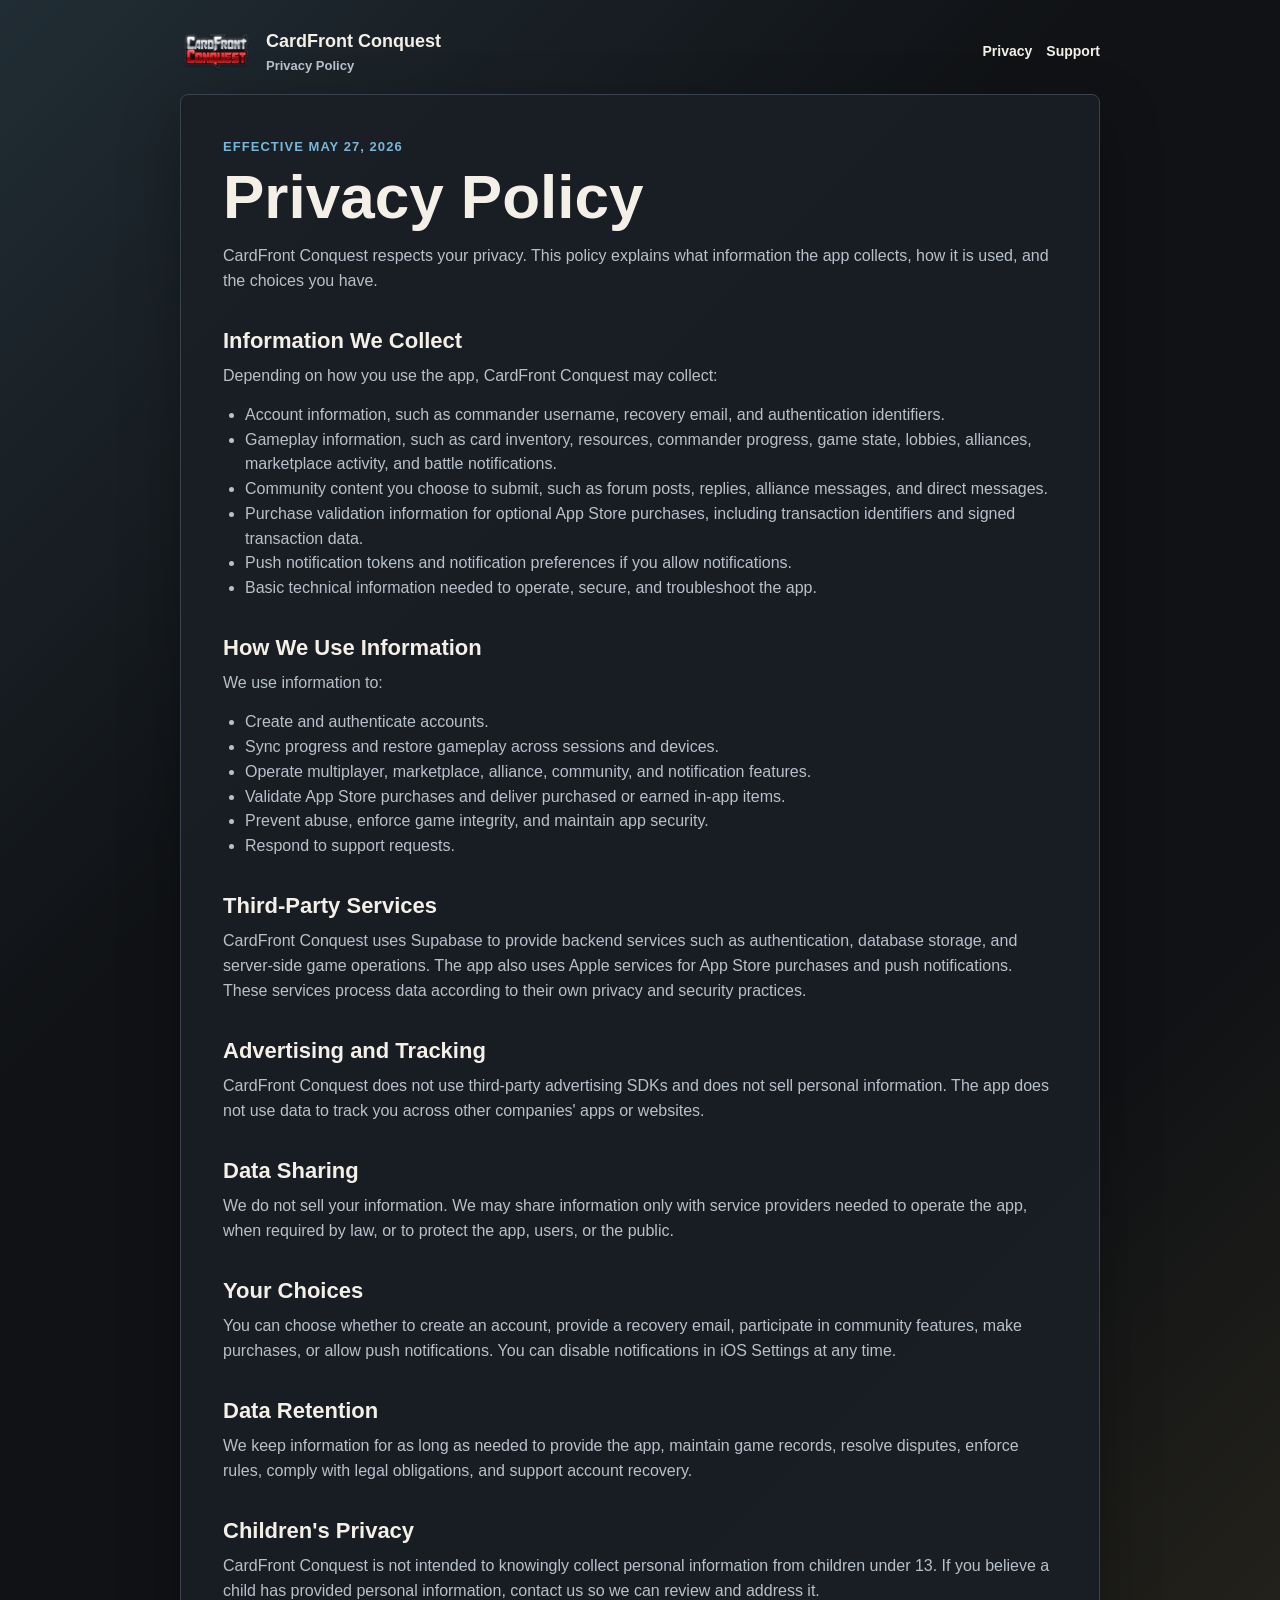
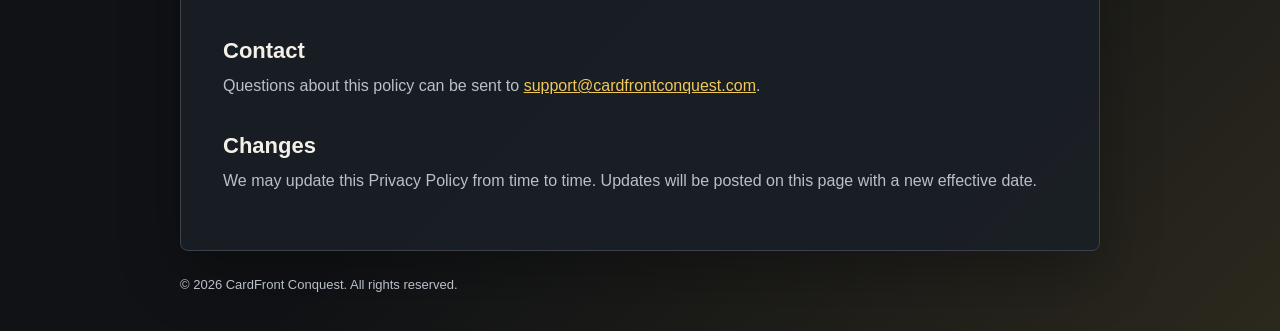
==== privacy/index.html @ 6bbfb90d "Add App Store policy pages" ====
<!doctype html>
<html lang="en">
  <head>
    <meta charset="utf-8">
    <meta name="viewport" content="width=device-width, initial-scale=1">
    <title>Privacy Policy | CardFront Conquest</title>
    <meta name="description" content="Privacy Policy for CardFront Conquest.">
    <link rel="stylesheet" href="/styles.css">
  </head>
  <body>
    <header class="site-header">
      <a class="brand" href="/">
        <img src="/assets/cardfront-conquest-logo.png" alt="CardFront Conquest logo">
        <span>
          <span class="brand-name">CardFront Conquest</span>
          <span class="brand-meta">Privacy Policy</span>
        </span>
      </a>
      <nav class="site-nav" aria-label="Primary navigation">
        <a href="/privacy/">Privacy</a>
        <a href="/support/">Support</a>
      </nav>
    </header>

    <main class="site-main">
      <article class="content">
        <p class="eyebrow">Effective May 27, 2026</p>
        <h1>Privacy Policy</h1>
        <p>
          CardFront Conquest respects your privacy. This policy explains what
          information the app collects, how it is used, and the choices you have.
        </p>

        <h2>Information We Collect</h2>
        <p>Depending on how you use the app, CardFront Conquest may collect:</p>
        <ul>
          <li>Account information, such as commander username, recovery email, and authentication identifiers.</li>
          <li>Gameplay information, such as card inventory, resources, commander progress, game state, lobbies, alliances, marketplace activity, and battle notifications.</li>
          <li>Community content you choose to submit, such as forum posts, replies, alliance messages, and direct messages.</li>
          <li>Purchase validation information for optional App Store purchases, including transaction identifiers and signed transaction data.</li>
          <li>Push notification tokens and notification preferences if you allow notifications.</li>
          <li>Basic technical information needed to operate, secure, and troubleshoot the app.</li>
        </ul>

        <h2>How We Use Information</h2>
        <p>We use information to:</p>
        <ul>
          <li>Create and authenticate accounts.</li>
          <li>Sync progress and restore gameplay across sessions and devices.</li>
          <li>Operate multiplayer, marketplace, alliance, community, and notification features.</li>
          <li>Validate App Store purchases and deliver purchased or earned in-app items.</li>
          <li>Prevent abuse, enforce game integrity, and maintain app security.</li>
          <li>Respond to support requests.</li>
        </ul>

        <h2>Third-Party Services</h2>
        <p>
          CardFront Conquest uses Supabase to provide backend services such as
          authentication, database storage, and server-side game operations. The
          app also uses Apple services for App Store purchases and push
          notifications. These services process data according to their own
          privacy and security practices.
        </p>

        <h2>Advertising and Tracking</h2>
        <p>
          CardFront Conquest does not use third-party advertising SDKs and does
          not sell personal information. The app does not use data to track you
          across other companies' apps or websites.
        </p>

        <h2>Data Sharing</h2>
        <p>
          We do not sell your information. We may share information only with
          service providers needed to operate the app, when required by law, or
          to protect the app, users, or the public.
        </p>

        <h2>Your Choices</h2>
        <p>
          You can choose whether to create an account, provide a recovery email,
          participate in community features, make purchases, or allow push
          notifications. You can disable notifications in iOS Settings at any
          time.
        </p>

        <h2>Data Retention</h2>
        <p>
          We keep information for as long as needed to provide the app, maintain
          game records, resolve disputes, enforce rules, comply with legal
          obligations, and support account recovery.
        </p>

        <h2>Children's Privacy</h2>
        <p>
          CardFront Conquest is not intended to knowingly collect personal
          information from children under 13. If you believe a child has provided
          personal information, contact us so we can review and address it.
        </p>

        <h2>Contact</h2>
        <p>
          Questions about this policy can be sent to
          <a href="mailto:support@cardfrontconquest.com">support@cardfrontconquest.com</a>.
        </p>

        <h2>Changes</h2>
        <p>
          We may update this Privacy Policy from time to time. Updates will be
          posted on this page with a new effective date.
        </p>
      </article>
    </main>

    <footer class="site-footer">
      &copy; 2026 CardFront Conquest. All rights reserved.
    </footer>
  </body>
</html>
---- styles.css ----
:root {
  color-scheme: dark;
  --bg: #101215;
  --panel: #1a1f25;
  --panel-soft: #202833;
  --text: #f4f0e8;
  --muted: #b8c0ca;
  --line: #39424d;
  --gold: #f0c85a;
  --blue: #78b7d7;
}

* {
  box-sizing: border-box;
}

body {
  margin: 0;
  min-height: 100vh;
  font-family: -apple-system, BlinkMacSystemFont, "Segoe UI", sans-serif;
  line-height: 1.55;
  background:
    linear-gradient(135deg, rgba(120, 183, 215, 0.16), transparent 34%),
    linear-gradient(315deg, rgba(240, 200, 90, 0.12), transparent 32%),
    var(--bg);
  color: var(--text);
}

a {
  color: var(--gold);
}

.site-header,
.site-main,
.site-footer {
  width: min(920px, calc(100% - 32px));
  margin: 0 auto;
}

.site-header {
  display: flex;
  align-items: center;
  justify-content: space-between;
  gap: 18px;
  padding: 28px 0 18px;
}

.brand {
  display: flex;
  align-items: center;
  gap: 14px;
  color: inherit;
  text-decoration: none;
}

.brand img {
  width: 72px;
  height: auto;
}

.brand-name {
  display: block;
  font-size: 18px;
  font-weight: 800;
  letter-spacing: 0;
}

.brand-meta {
  display: block;
  color: var(--muted);
  font-size: 13px;
  font-weight: 600;
}

.site-nav {
  display: flex;
  gap: 14px;
  flex-wrap: wrap;
  justify-content: flex-end;
}

.site-nav a {
  color: var(--text);
  font-size: 14px;
  font-weight: 700;
  text-decoration: none;
}

.site-nav a:hover {
  color: var(--gold);
}

.hero,
.content {
  background: rgba(26, 31, 37, 0.92);
  border: 1px solid var(--line);
  border-radius: 8px;
  box-shadow: 0 22px 60px rgba(0, 0, 0, 0.28);
}

.hero {
  padding: clamp(28px, 5vw, 56px);
}

.content {
  padding: clamp(22px, 4vw, 42px);
}

.eyebrow {
  margin: 0 0 10px;
  color: var(--blue);
  font-size: 13px;
  font-weight: 800;
  letter-spacing: 0.08em;
  text-transform: uppercase;
}

h1 {
  margin: 0 0 16px;
  font-size: clamp(34px, 6vw, 62px);
  line-height: 0.98;
  letter-spacing: 0;
}

h2 {
  margin: 34px 0 10px;
  font-size: 22px;
  line-height: 1.2;
  letter-spacing: 0;
}

p,
li {
  color: var(--muted);
  font-size: 16px;
}

p {
  margin: 0 0 14px;
}

ul {
  margin: 0 0 18px;
  padding-left: 22px;
}

.actions {
  display: flex;
  gap: 12px;
  flex-wrap: wrap;
  margin-top: 28px;
}

.button {
  display: inline-flex;
  align-items: center;
  justify-content: center;
  min-height: 44px;
  padding: 0 16px;
  border: 1px solid rgba(240, 200, 90, 0.54);
  border-radius: 8px;
  background: rgba(240, 200, 90, 0.12);
  color: var(--text);
  font-weight: 800;
  text-decoration: none;
}

.button.secondary {
  border-color: rgba(120, 183, 215, 0.45);
  background: rgba(120, 183, 215, 0.10);
}

.note {
  padding: 14px 16px;
  margin: 24px 0;
  background: var(--panel-soft);
  border: 1px solid var(--line);
  border-radius: 8px;
  color: var(--text);
}

.site-footer {
  padding: 24px 0 36px;
  color: var(--muted);
  font-size: 13px;
}

@media (max-width: 640px) {
  .site-header {
    align-items: flex-start;
    flex-direction: column;
  }

  .site-nav {
    justify-content: flex-start;
  }
}
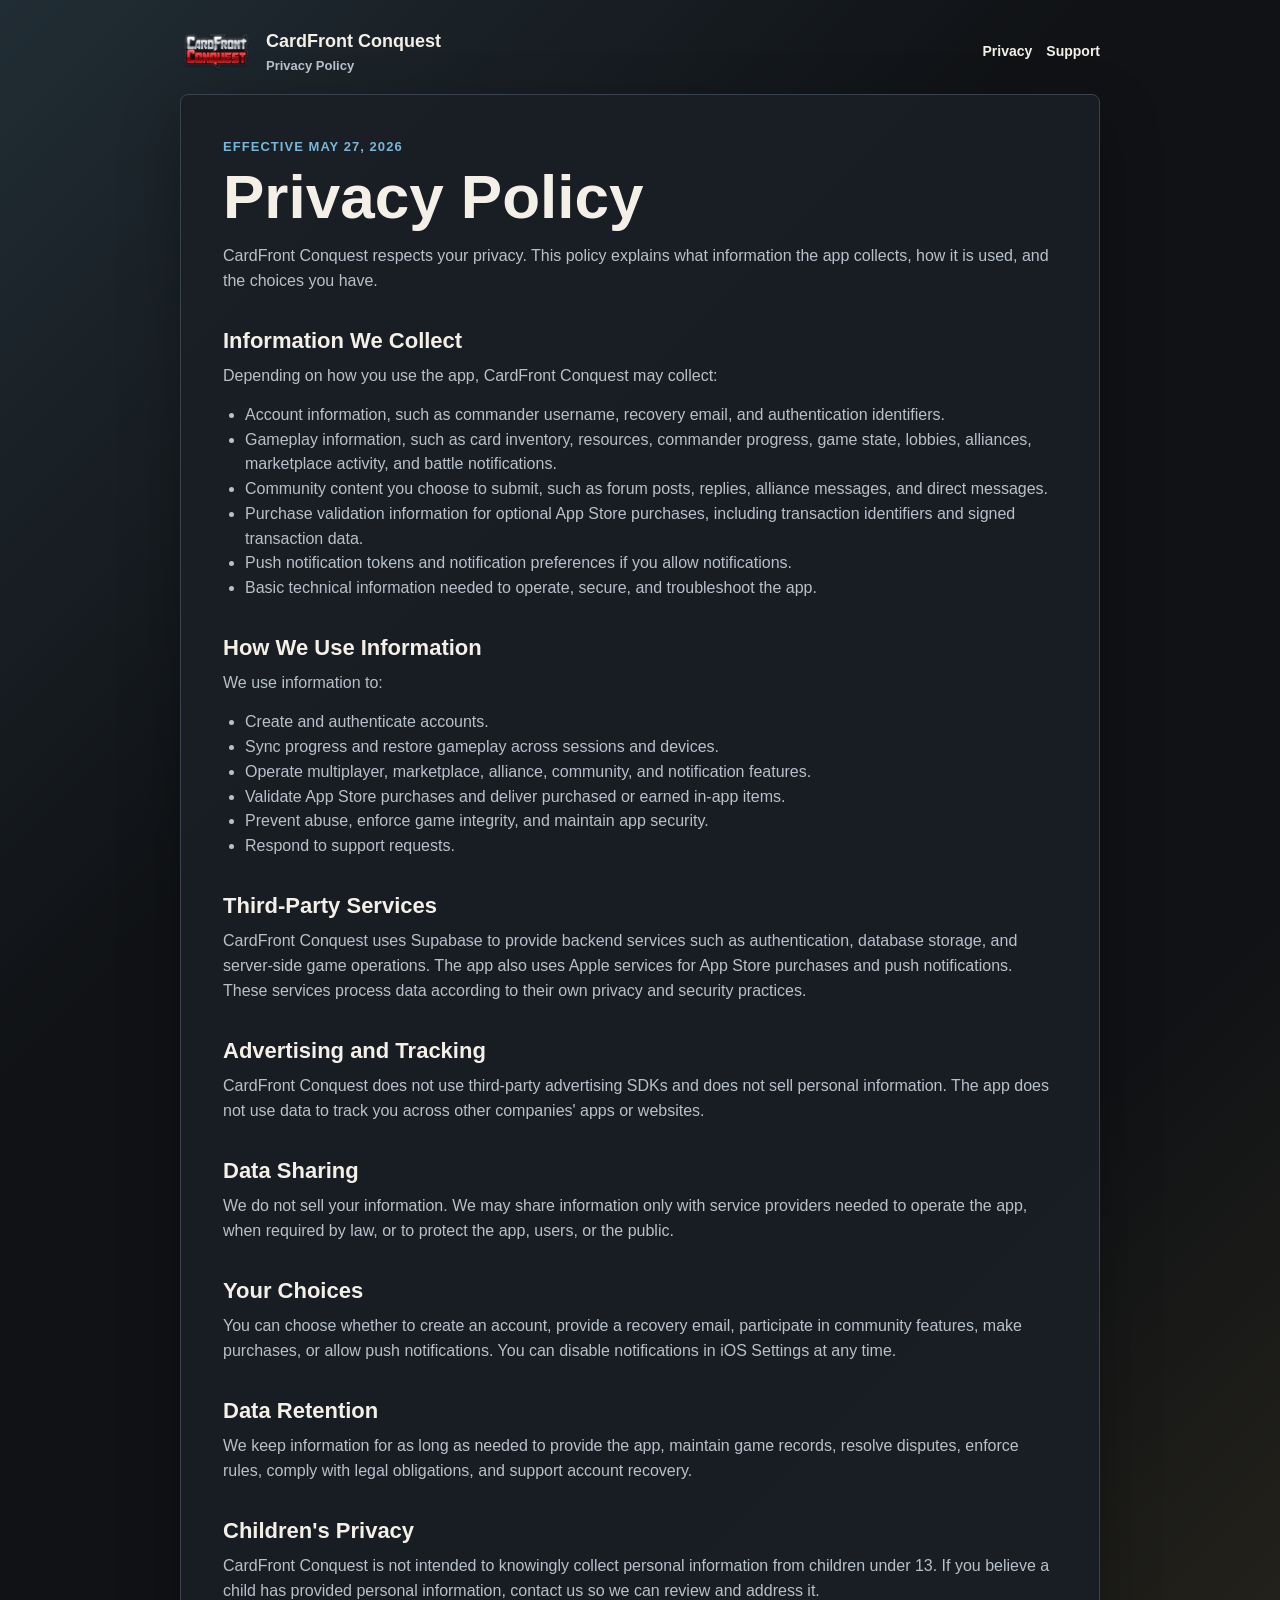
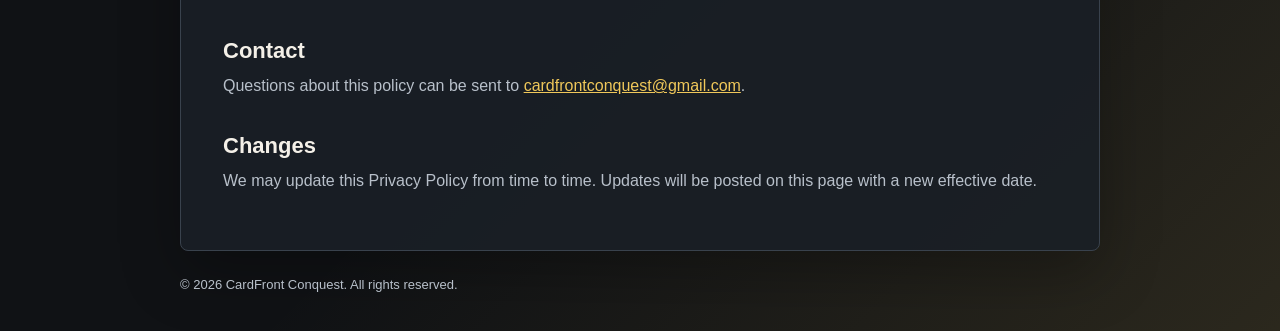
==== commit b18d0744: "Update public support email" ====
--- a/privacy/index.html
+++ b/privacy/index.html
@@ -101,7 +101,7 @@
         <h2>Contact</h2>
         <p>
           Questions about this policy can be sent to
-          <a href="mailto:support@cardfrontconquest.com">support@cardfrontconquest.com</a>.
+          <a href="mailto:cardfrontconquest@gmail.com">cardfrontconquest@gmail.com</a>.
         </p>
 
         <h2>Changes</h2>
